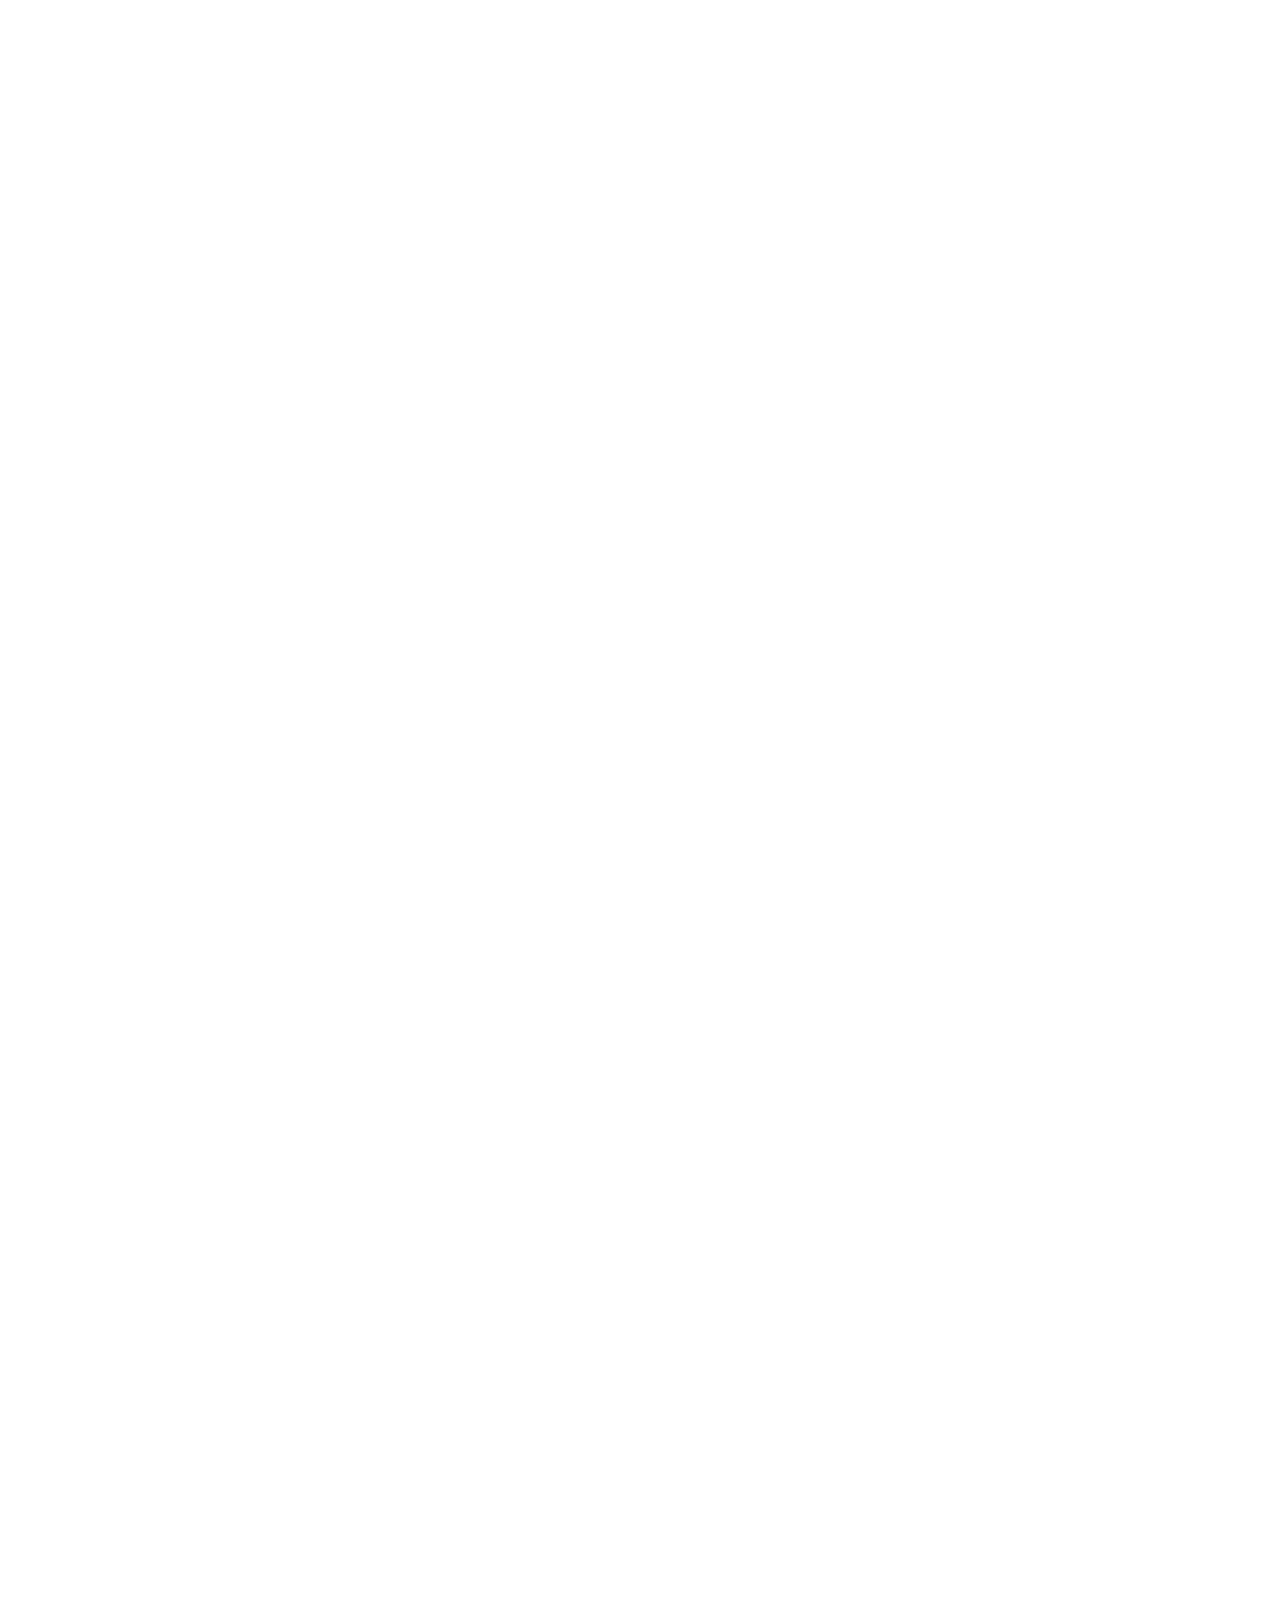
==== support.html @ 2cbc1b83 "موقع بلوت ماستر: الرئيسية والدعم والخصوصية Co-Authored-By: Claude Opus 5.5 <noreply@anthropic.com>" ====
<!doctype html>
<html lang="ar" dir="rtl">
<head>
  <meta charset="utf-8" />
  <meta name="viewport" content="width=device-width, initial-scale=1" />
  <title>الدعم | بلوت ماستر</title>
  <meta name="description" content="أسئلة متكررة عن بلوت ماستر، ونموذج تواصل معنا." />
  <link rel="icon" href="img/icon.png" />
  <link rel="preconnect" href="https://fonts.googleapis.com" />
  <link rel="preconnect" href="https://fonts.gstatic.com" crossorigin />
  <link href="https://fonts.googleapis.com/css2?family=IBM+Plex+Sans+Arabic:wght@400;700&family=Reem+Kufi:wght@700&display=swap" rel="stylesheet" />
  <link rel="stylesheet" href="style.css" />
</head>
<body>
  <header>
    <div class="wrap">
      <a class="brand" href="./"><img src="img/icon.png" alt="" /><span>بلوت ماستر</span></a>
      <nav>
        <a href="./">الرئيسية</a>
        <a class="on" href="support.html">الدعم</a>
        <a href="privacy.html">الخصوصية</a>
      </nav>
    </div>
  </header>

  <main class="wrap page">
    <h1>الدعم</h1>
    <p class="lead">شوف الأسئلة المتكررة، وإذا ما لقيت جوابك اكتب لنا تحت ونرجع نتواصل معك.</p>

    <h2 style="margin-top: 10px">أسئلة متكررة</h2>
    <details><summary>أول مرة ألعب بلوت، من وين أبدأ؟</summary><p>من الشاشة الرئيسية افتح «الدروس». أول درس يعلّمك أسماء الورق، وبعدها الأكلة والحكم والشراء خطوة بخطوة. ووقت اللعب شغّل «المدرب» يقول لك وش أحسن ورقة وليش.</p></details>
    <details><summary>كيف ألعب مع ربعي؟</summary><p>اضغط «لعب سريع» واختر «أونلاين»، بعدها «سوّ غرفة» وشارك الكود مع ربعك. أو اختر «لعب سريع» عشان تلعب مع ناس من كل مكان.</p></details>
    <details><summary>المعلّق ما يتكلم، وش أسوي؟</summary><p>تأكد إن «المعلّق الصوتي» شغّال من الإعدادات، وإن زر الصامت في الجوال مو مفعّل، وارفع الصوت.</p></details>
    <details><summary>كيف يشتغل تنبيه وقت الصلاة؟</summary><p>إذا دخل وقت الصلاة وأنت تلعب، المعلّق ينبهك مرة وحدة. نحسب الوقت بطريقة أم القرى من موقعك التقريبي إذا سمحت بالموقع، وإذا ما سمحت نستخدم عاصمة دولتك.</p></details>
    <details><summary>اشتريت وما وصلني شي؟</summary><p>افتح «ماستر بلس» في التطبيق واضغط «استعادة المشتريات». وإذا ما ضبط، راسلنا من النموذج تحت.</p></details>
    <details><summary>كيف ألغي اشتراك ماستر بلس؟</summary><p>من إعدادات الآيفون ← اسمك ← الاشتراكات ← بلوت ماستر ← إلغاء الاشتراك. يظل شغّال لين نهاية المدة اللي دفعتها.</p></details>
    <details><summary>أبي شخصية خاصة تشبهني</summary><p>من «أنا» اضغط على صورتك ← «شخصية خاصة فيك». توصف شكلك ونجهزها لك، وتوصلك داخل التطبيق.</p></details>
    <details><summary>هل فيه فلوس أو مراهنات في اللعب؟</summary><p>لا. النقاط للعب والمتجر داخل التطبيق بس، وما تنصرف ولا تتحول لفلوس.</p></details>
    <details><summary>وش الفرق بين الصن والحكم؟</summary><p>في الصن ما فيه شكل أقوى، والأقوى في كل أكلة أكبر ورقة من الشكل اللي انفتح. وفي الحكم فيه شكل واحد «حكم» يقطع كل الأشكال الثانية. وتلقى كل الكلمات في «القاموس» داخل التطبيق.</p></details>

    <h2 id="contact">تواصل معنا</h2>
    <form id="f" novalidate>
      <div class="row">
        <label>اسمك<input name="name" required maxlength="80" autocomplete="name" /></label>
        <label>إيميلك أو جوالك<input name="contact" required maxlength="120" autocomplete="email" /></label>
      </div>
      <label>الموضوع
        <select name="topic">
          <option value="مشكلة">مشكلة في التطبيق</option>
          <option value="مشتريات">المشتريات والاشتراك</option>
          <option value="اقتراح">اقتراح أو فكرة</option>
          <option value="شخصية خاصة">الشخصية الخاصة</option>
          <option value="غير ذلك">غير ذلك</option>
        </select>
      </label>
      <label>رسالتك<textarea name="message" required maxlength="3000" placeholder="اكتب لنا بالتفصيل…"></textarea></label>
      <input class="hp" name="website" tabindex="-1" autocomplete="off" aria-hidden="true" />
      <div class="msg" id="m" role="status"></div>
      <button type="submit" id="b">أرسل</button>
    </form>
  </main>

  <footer>
    <div class="wrap">
      <span>© ٢٠٢٦ بلوت ماستر</span>
      <span><a href="./">الرئيسية</a> · <a href="privacy.html">سياسة الخصوصية</a></span>
    </div>
  </footer>

  <script>
    // الرسائل تنحفظ في قاعدة بيانات التطبيق (Supabase)، ومحد يقدر يقرأها إلا صاحبة التطبيق
    const URL_ = 'https://khgwkuvasmoighookzzw.supabase.co/rest/v1/rpc/submit_baloot_support';
    const KEY = 'sb_publishable_luCB0DwkRPdTCuRjZoju2Q_KoHbGP6f';
    const f = document.getElementById('f'), m = document.getElementById('m'), b = document.getElementById('b');
    const show = (t, ok) => { m.textContent = t; m.className = 'msg ' + (ok ? 'ok' : 'err'); };
    f.addEventListener('submit', async (e) => {
      e.preventDefault();
      const d = Object.fromEntries(new FormData(f));
      if (d.website) return; // روبوت
      if (!d.name.trim() || d.contact.trim().length < 3 || d.message.trim().length < 2) return show('عبّ اسمك ووسيلة التواصل والرسالة.', false);
      b.disabled = true; b.textContent = 'يرسل…';
      try {
        const r = await fetch(URL_, {
          method: 'POST',
          headers: { apikey: KEY, 'Content-Type': 'application/json' },
          body: JSON.stringify({ p_name: d.name, p_contact: d.contact, p_topic: d.topic, p_message: d.message, p_source: 'web' }),
        });
        const ok = r.ok && (await r.json()) === true;
        if (ok) { f.reset(); show('وصلتنا رسالتك، شكراً لك! نرجع نتواصل معك قريب إن شاء الله.', true); }
        else show('أرسلت رسايل كثير. جرّب بعد شوي.', false);
      } catch { show('ما قدرنا نرسل. تأكد من الإنترنت وجرّب مرة ثانية.', false); }
      b.disabled = false; b.textContent = 'أرسل';
    });
  </script>
</body>
</html>
---- style.css ----
:root {
  --bg: #10213A;
  --bg-deep: #0B1729;
  --card: rgba(255, 255, 255, 0.08);
  --border: rgba(255, 255, 255, 0.18);
  --text: #FFFFFF;
  --muted: rgba(255, 255, 255, 0.75);
  --mint: #7EF0E3;
  --gold: #F4C86A;
  --pink: #FF7AB6;
  --violet: #7B61FF;
}
* { box-sizing: border-box; }
html { scroll-behavior: smooth; }
body {
  margin: 0;
  font-family: 'IBM Plex Sans Arabic', 'Noto Kufi Arabic', system-ui, sans-serif;
  color: var(--text);
  background: radial-gradient(1200px 600px at 85% -10%, rgba(31, 209, 193, 0.18), transparent 60%),
    radial-gradient(900px 600px at 0% 40%, rgba(123, 97, 255, 0.22), transparent 60%),
    linear-gradient(180deg, var(--bg) 0%, var(--bg-deep) 100%);
  background-attachment: fixed;
  min-height: 100vh;
  line-height: 1.8;
}
a { color: var(--mint); text-decoration: none; }
a:hover { text-decoration: underline; }
.wrap { max-width: 1040px; margin: 0 auto; padding: 0 20px; }

/* الترويسة */
header { position: sticky; top: 0; z-index: 10; backdrop-filter: blur(14px); background: rgba(11, 23, 41, 0.6); border-bottom: 1px solid var(--border); }
header .wrap { display: flex; align-items: center; justify-content: space-between; height: 64px; gap: 12px; }
.brand { display: flex; align-items: center; gap: 10px; color: var(--text); font-family: 'Reem Kufi', sans-serif; font-size: 22px; font-weight: 700; }
.brand img { width: 36px; height: 36px; border-radius: 9px; }
nav { display: flex; gap: 18px; font-size: 15px; }
nav a { color: var(--muted); }
nav a.on, nav a:hover { color: var(--mint); text-decoration: none; }

/* البطل */
.hero { display: grid; grid-template-columns: 1.1fr 0.9fr; gap: 40px; align-items: center; padding: 64px 0 40px; }
.hero h1 { font-family: 'Reem Kufi', sans-serif; font-size: clamp(38px, 6vw, 62px); line-height: 1.25; margin: 0 0 14px; }
.hero h1 span { color: var(--mint); }
.hero p { font-size: 18px; color: var(--muted); margin: 0 0 26px; }
.badge { display: inline-flex; align-items: center; gap: 10px; background: #fff; color: #0B1729; padding: 12px 22px; border-radius: 999px; font-weight: 700; font-size: 16px; }
.badge:hover { text-decoration: none; transform: translateY(-1px); }
.badge svg { width: 22px; height: 22px; }
.soon { display: block; margin-top: 10px; font-size: 13px; color: var(--muted); }
.phone { justify-self: center; width: min(300px, 80vw); border-radius: 38px; border: 6px solid rgba(255, 255, 255, 0.12); box-shadow: 0 30px 80px rgba(0, 0, 0, 0.45); }

/* المزايا */
h2 { font-family: 'Reem Kufi', sans-serif; font-size: 32px; margin: 56px 0 18px; }
.grid { display: grid; grid-template-columns: repeat(3, 1fr); gap: 14px; }
.card { background: var(--card); border: 1px solid var(--border); border-radius: 22px; padding: 20px; }
.card h3 { margin: 0 0 6px; font-size: 18px; color: var(--mint); }
.card p { margin: 0; color: var(--muted); font-size: 15px; }
.shots { display: flex; gap: 14px; overflow-x: auto; padding: 6px 2px 18px; scroll-snap-type: x mandatory; }
.shots img { width: 220px; border-radius: 24px; border: 1px solid var(--border); scroll-snap-align: start; flex: none; }

/* الصفحات النصية */
.page { padding: 40px 0 20px; max-width: 760px; }
.page h1 { font-family: 'Reem Kufi', sans-serif; font-size: 40px; margin: 0 0 8px; }
.page .lead { color: var(--muted); margin: 0 0 24px; }
.page h3 { color: var(--mint); margin: 26px 0 4px; font-size: 19px; }
.page p { margin: 0 0 8px; color: var(--muted); }

/* الأسئلة المتكررة */
details { background: var(--card); border: 1px solid var(--border); border-radius: 18px; padding: 14px 18px; margin-bottom: 10px; }
summary { cursor: pointer; font-weight: 700; font-size: 16px; list-style: none; display: flex; justify-content: space-between; gap: 10px; }
summary::-webkit-details-marker { display: none; }
summary::after { content: '+'; color: var(--mint); font-size: 22px; line-height: 1; }
details[open] summary::after { content: '−'; }
details p { margin: 10px 0 0; color: var(--muted); }

/* النموذج */
form { background: var(--card); border: 1px solid var(--border); border-radius: 24px; padding: 22px; display: grid; gap: 14px; }
label { display: grid; gap: 6px; font-weight: 700; font-size: 15px; }
input, select, textarea {
  font: inherit; color: var(--text); background: rgba(255, 255, 255, 0.07);
  border: 1px solid var(--border); border-radius: 14px; padding: 12px 14px; width: 100%;
}
select option { color: #0B1729; }
input:focus, select:focus, textarea:focus { outline: 2px solid var(--mint); border-color: transparent; }
textarea { min-height: 140px; resize: vertical; }
.row { display: grid; grid-template-columns: 1fr 1fr; gap: 14px; }
button { font: inherit; font-weight: 700; font-size: 16px; background: #fff; color: #0B1729; border: 0; border-radius: 999px; padding: 13px 24px; cursor: pointer; }
button:disabled { opacity: 0.6; cursor: default; }
.msg { padding: 12px 16px; border-radius: 14px; font-weight: 700; display: none; }
.msg.ok { display: block; background: rgba(126, 240, 227, 0.14); color: var(--mint); }
.msg.err { display: block; background: rgba(255, 107, 122, 0.14); color: #FF9AA5; }
.hp { position: absolute; left: -9999px; }

footer { border-top: 1px solid var(--border); margin-top: 60px; padding: 26px 0; color: var(--muted); font-size: 14px; }
footer .wrap { display: flex; justify-content: space-between; gap: 12px; flex-wrap: wrap; }

@media (max-width: 760px) {
  .hero { grid-template-columns: 1fr; padding-top: 36px; text-align: center; }
  .grid { grid-template-columns: 1fr; }
  .row { grid-template-columns: 1fr; }
  nav { gap: 12px; font-size: 14px; }
  .brand span { display: none; }
}
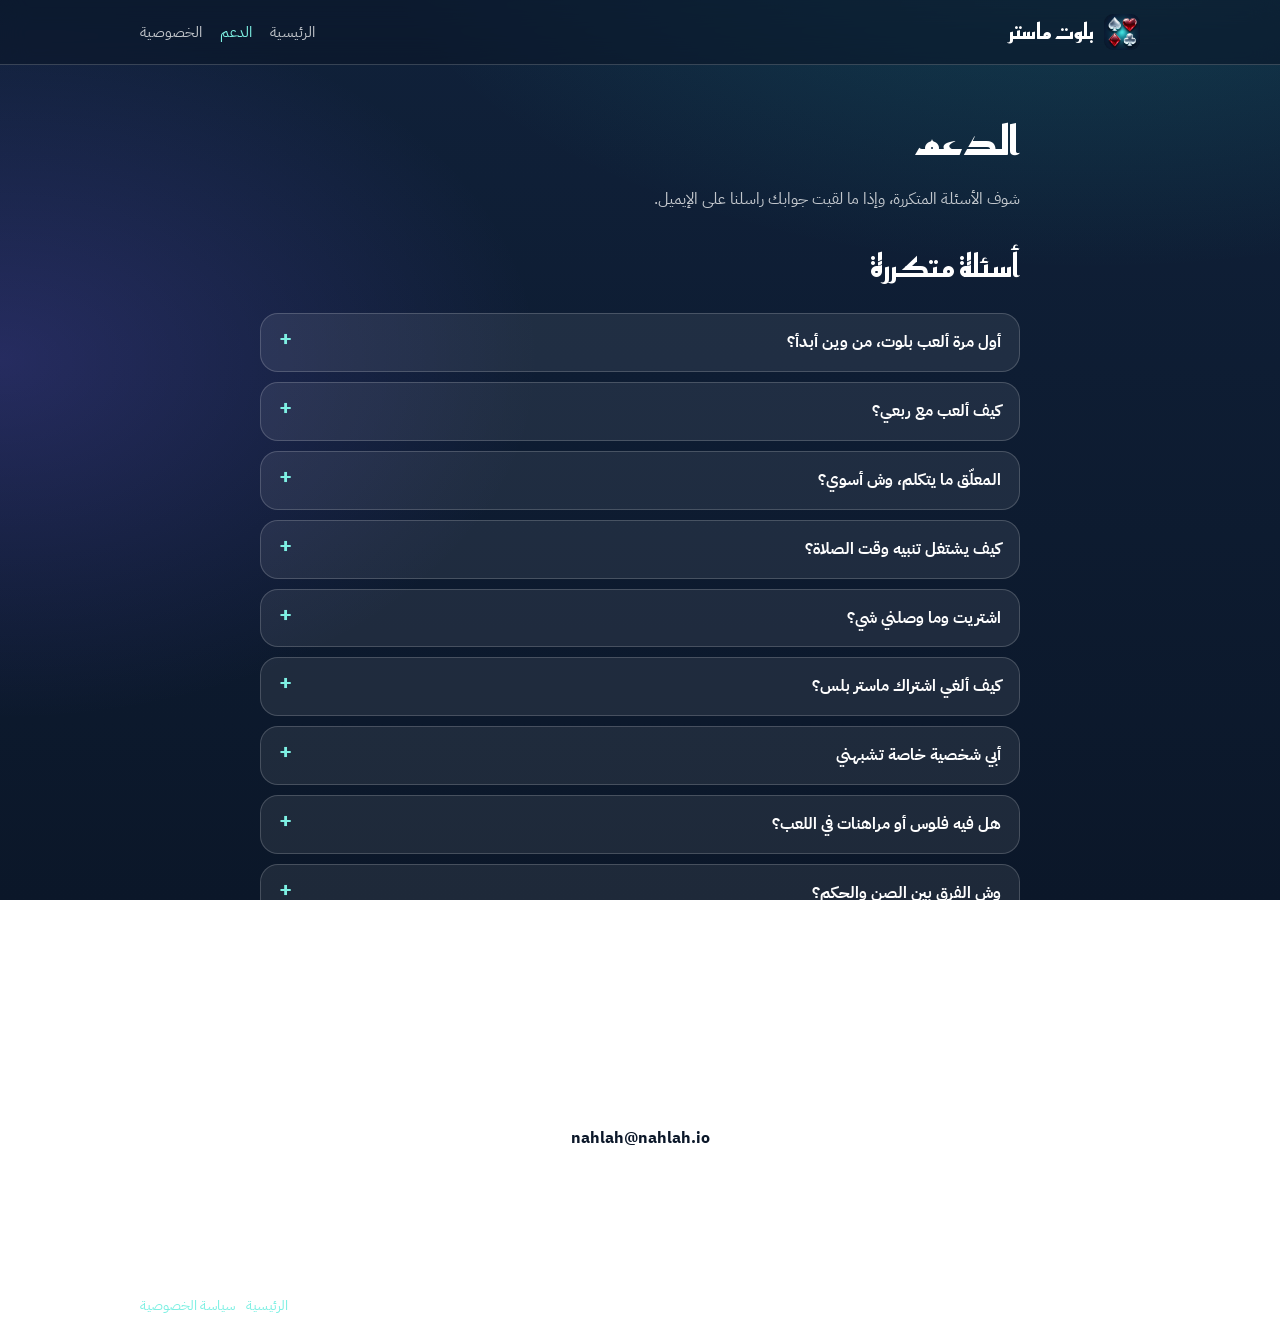
==== commit bfc4679a: "التواصل بالإيميل بس Co-Authored-By: Claude Opus 5.5 <noreply@anthropic.com>" ====
--- a/support.html
+++ b/support.html
@@ -4,7 +4,7 @@
   <meta charset="utf-8" />
   <meta name="viewport" content="width=device-width, initial-scale=1" />
   <title>الدعم | بلوت ماستر</title>
-  <meta name="description" content="أسئلة متكررة عن بلوت ماستر، ونموذج تواصل معنا." />
+  <meta name="description" content="أسئلة متكررة عن بلوت ماستر، وإيميل التواصل." />
   <link rel="icon" href="img/icon.png" />
   <link rel="preconnect" href="https://fonts.googleapis.com" />
   <link rel="preconnect" href="https://fonts.gstatic.com" crossorigin />
@@ -25,39 +25,21 @@
 
   <main class="wrap page">
     <h1>الدعم</h1>
-    <p class="lead">شوف الأسئلة المتكررة، وإذا ما لقيت جوابك اكتب لنا تحت ونرجع نتواصل معك.</p>
+    <p class="lead">شوف الأسئلة المتكررة، وإذا ما لقيت جوابك راسلنا على الإيميل.</p>
 
     <h2 style="margin-top: 10px">أسئلة متكررة</h2>
     <details><summary>أول مرة ألعب بلوت، من وين أبدأ؟</summary><p>من الشاشة الرئيسية افتح «الدروس». أول درس يعلّمك أسماء الورق، وبعدها الأكلة والحكم والشراء خطوة بخطوة. ووقت اللعب شغّل «المدرب» يقول لك وش أحسن ورقة وليش.</p></details>
     <details><summary>كيف ألعب مع ربعي؟</summary><p>اضغط «لعب سريع» واختر «أونلاين»، بعدها «سوّ غرفة» وشارك الكود مع ربعك. أو اختر «لعب سريع» عشان تلعب مع ناس من كل مكان.</p></details>
-    <details><summary>المعلّق ما يتكلم، وش أسوي؟</summary><p>تأكد إن «المعلّق الصوتي» شغّال من الإعدادات، وإن زر الصامت في الجوال مو مفعّل، وارفع الصوت.</p></details>
-    <details><summary>كيف يشتغل تنبيه وقت الصلاة؟</summary><p>إذا دخل وقت الصلاة وأنت تلعب، المعلّق ينبهك مرة وحدة. نحسب الوقت بطريقة أم القرى من موقعك التقريبي إذا سمحت بالموقع، وإذا ما سمحت نستخدم عاصمة دولتك.</p></details>
-    <details><summary>اشتريت وما وصلني شي؟</summary><p>افتح «ماستر بلس» في التطبيق واضغط «استعادة المشتريات». وإذا ما ضبط، راسلنا من النموذج تحت.</p></details>
+    <details><summary>المعلّق ما يتكلم، وش أسوي؟</summary><p>تأكد إن «المعلّق الصوتي» شغّال من الإعدادات، وارفع صوت الجوال.</p></details>
+    <details><summary>كيف يشتغل تنبيه وقت الصلاة؟</summary><p>إذا دخل وقت الصلاة وأنت تلعب، المعلّق ينبهك مرة وحدة. اختر مدينتك من الإعدادات ← تنبيه الصلاة، ونحسب الوقت بطريقة أم القرى. وتقدر تطفي التنبيه من نفس المكان. ما نستخدم موقعك.</p></details>
+    <details><summary>اشتريت وما وصلني شي؟</summary><p>افتح «ماستر بلس» في التطبيق واضغط «استعادة المشتريات». وإذا ما ضبط، راسلنا على الإيميل تحت.</p></details>
     <details><summary>كيف ألغي اشتراك ماستر بلس؟</summary><p>من إعدادات الآيفون ← اسمك ← الاشتراكات ← بلوت ماستر ← إلغاء الاشتراك. يظل شغّال لين نهاية المدة اللي دفعتها.</p></details>
     <details><summary>أبي شخصية خاصة تشبهني</summary><p>من «أنا» اضغط على صورتك ← «شخصية خاصة فيك». توصف شكلك ونجهزها لك، وتوصلك داخل التطبيق.</p></details>
     <details><summary>هل فيه فلوس أو مراهنات في اللعب؟</summary><p>لا. النقاط للعب والمتجر داخل التطبيق بس، وما تنصرف ولا تتحول لفلوس.</p></details>
     <details><summary>وش الفرق بين الصن والحكم؟</summary><p>في الصن ما فيه شكل أقوى، والأقوى في كل أكلة أكبر ورقة من الشكل اللي انفتح. وفي الحكم فيه شكل واحد «حكم» يقطع كل الأشكال الثانية. وتلقى كل الكلمات في «القاموس» داخل التطبيق.</p></details>
 
     <h2 id="contact">تواصل معنا</h2>
-    <form id="f" novalidate>
-      <div class="row">
-        <label>اسمك<input name="name" required maxlength="80" autocomplete="name" /></label>
-        <label>إيميلك أو جوالك<input name="contact" required maxlength="120" autocomplete="email" /></label>
-      </div>
-      <label>الموضوع
-        <select name="topic">
-          <option value="مشكلة">مشكلة في التطبيق</option>
-          <option value="مشتريات">المشتريات والاشتراك</option>
-          <option value="اقتراح">اقتراح أو فكرة</option>
-          <option value="شخصية خاصة">الشخصية الخاصة</option>
-          <option value="غير ذلك">غير ذلك</option>
-        </select>
-      </label>
-      <label>رسالتك<textarea name="message" required maxlength="3000" placeholder="اكتب لنا بالتفصيل…"></textarea></label>
-      <input class="hp" name="website" tabindex="-1" autocomplete="off" aria-hidden="true" />
-      <div class="msg" id="m" role="status"></div>
-      <button type="submit" id="b">أرسل</button>
-    </form>
+    <div class="card" style="text-align:center"><p style="margin:0 0 10px">ما لقيت جوابك؟ راسلنا ونرد عليك إن شاء الله.</p><a class="badge" href="mailto:nahlah@nahlah.io?subject=بلوت ماستر">nahlah@nahlah.io</a></div>
   </main>
 
   <footer>
@@ -67,30 +49,5 @@
     </div>
   </footer>
 
-  <script>
-    // الرسائل تنحفظ في قاعدة بيانات التطبيق (Supabase)، ومحد يقدر يقرأها إلا صاحبة التطبيق
-    const URL_ = 'https://khgwkuvasmoighookzzw.supabase.co/rest/v1/rpc/submit_baloot_support';
-    const KEY = 'sb_publishable_luCB0DwkRPdTCuRjZoju2Q_KoHbGP6f';
-    const f = document.getElementById('f'), m = document.getElementById('m'), b = document.getElementById('b');
-    const show = (t, ok) => { m.textContent = t; m.className = 'msg ' + (ok ? 'ok' : 'err'); };
-    f.addEventListener('submit', async (e) => {
-      e.preventDefault();
-      const d = Object.fromEntries(new FormData(f));
-      if (d.website) return; // روبوت
-      if (!d.name.trim() || d.contact.trim().length < 3 || d.message.trim().length < 2) return show('عبّ اسمك ووسيلة التواصل والرسالة.', false);
-      b.disabled = true; b.textContent = 'يرسل…';
-      try {
-        const r = await fetch(URL_, {
-          method: 'POST',
-          headers: { apikey: KEY, 'Content-Type': 'application/json' },
-          body: JSON.stringify({ p_name: d.name, p_contact: d.contact, p_topic: d.topic, p_message: d.message, p_source: 'web' }),
-        });
-        const ok = r.ok && (await r.json()) === true;
-        if (ok) { f.reset(); show('وصلتنا رسالتك، شكراً لك! نرجع نتواصل معك قريب إن شاء الله.', true); }
-        else show('أرسلت رسايل كثير. جرّب بعد شوي.', false);
-      } catch { show('ما قدرنا نرسل. تأكد من الإنترنت وجرّب مرة ثانية.', false); }
-      b.disabled = false; b.textContent = 'أرسل';
-    });
-  </script>
 </body>
 </html>
